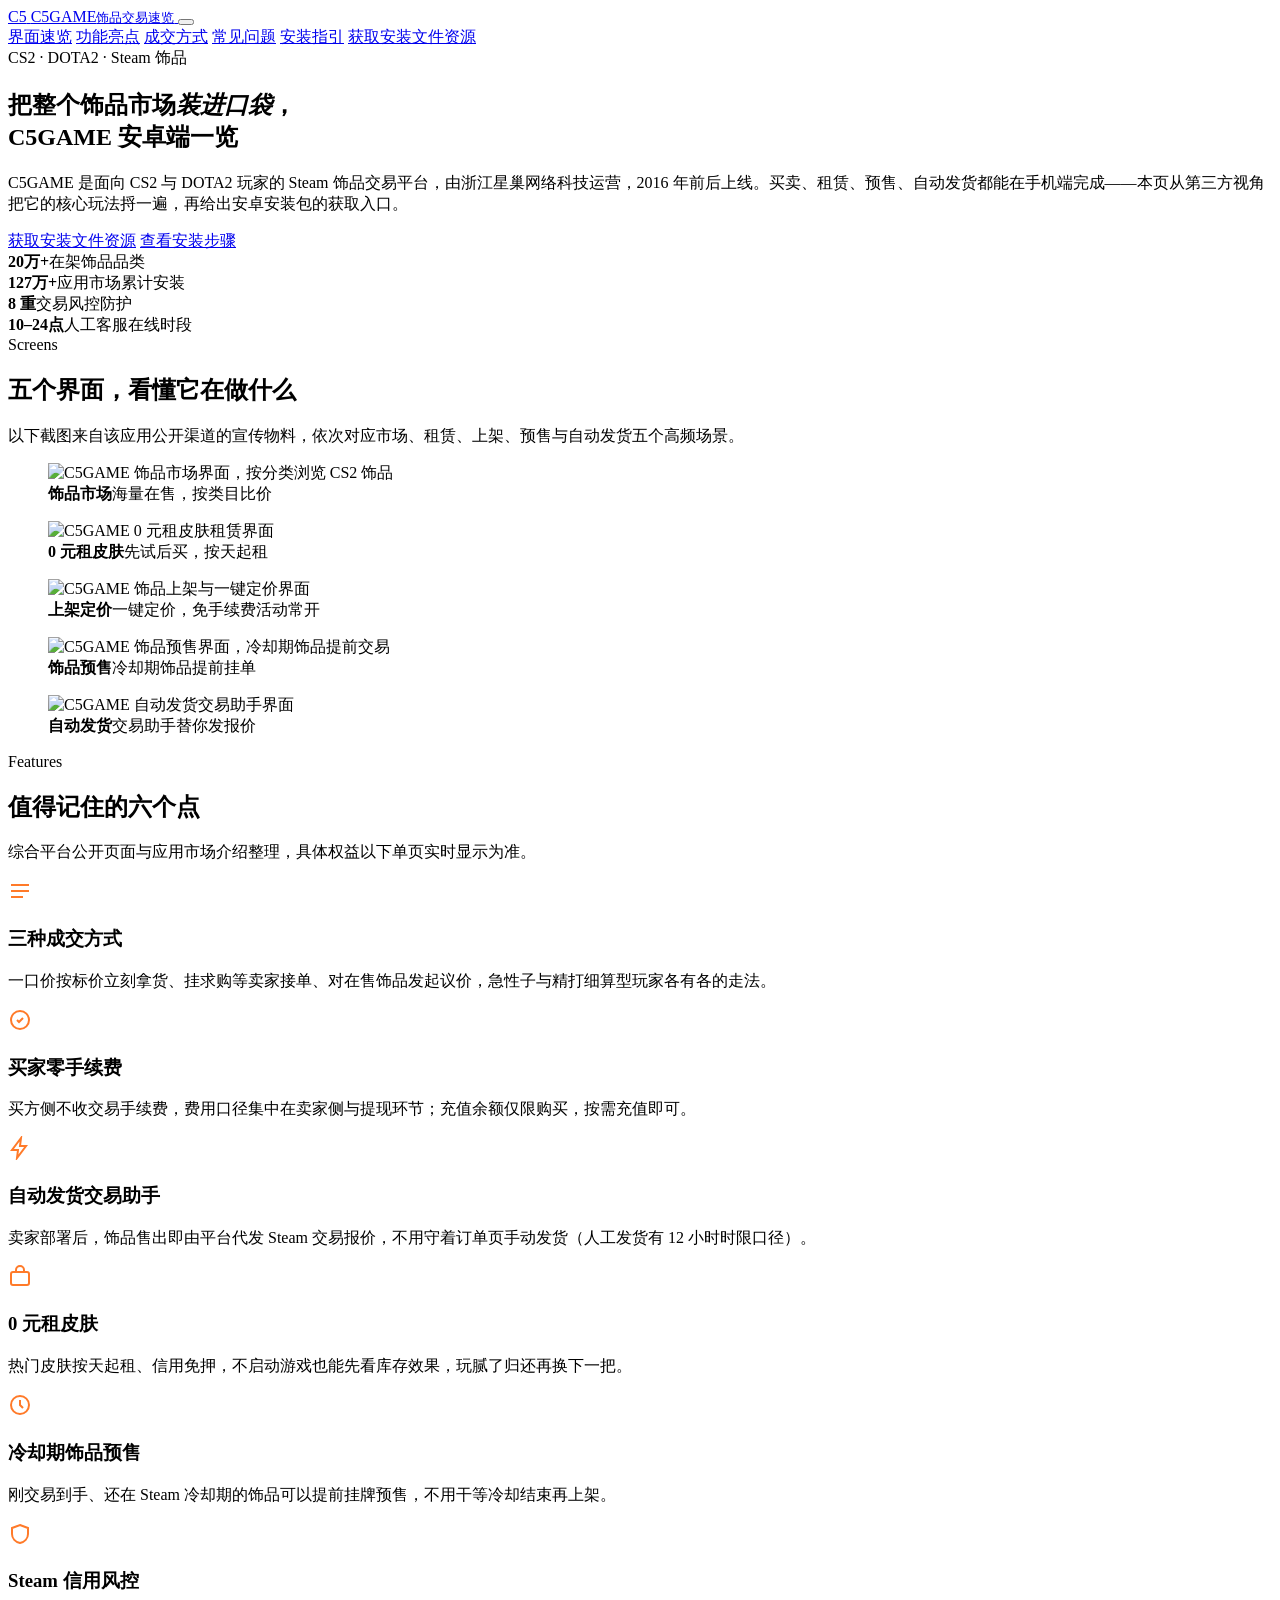
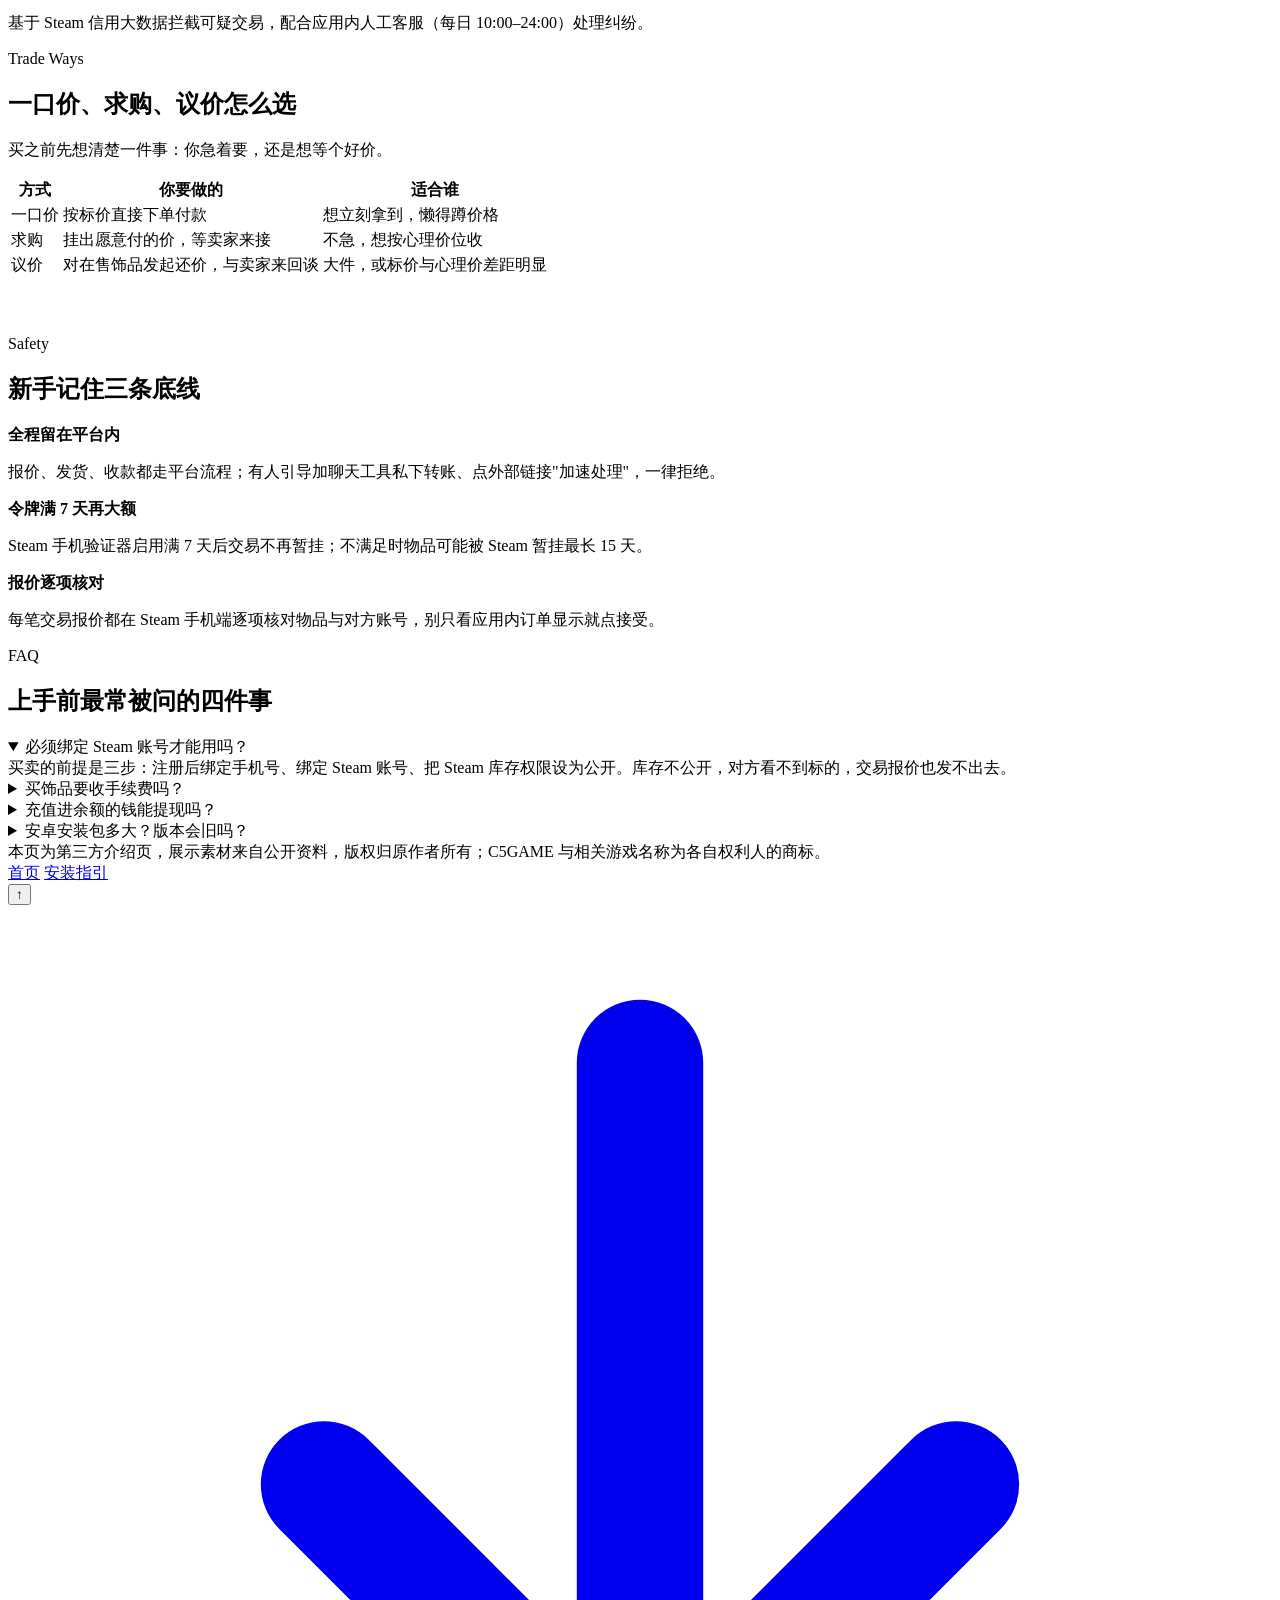
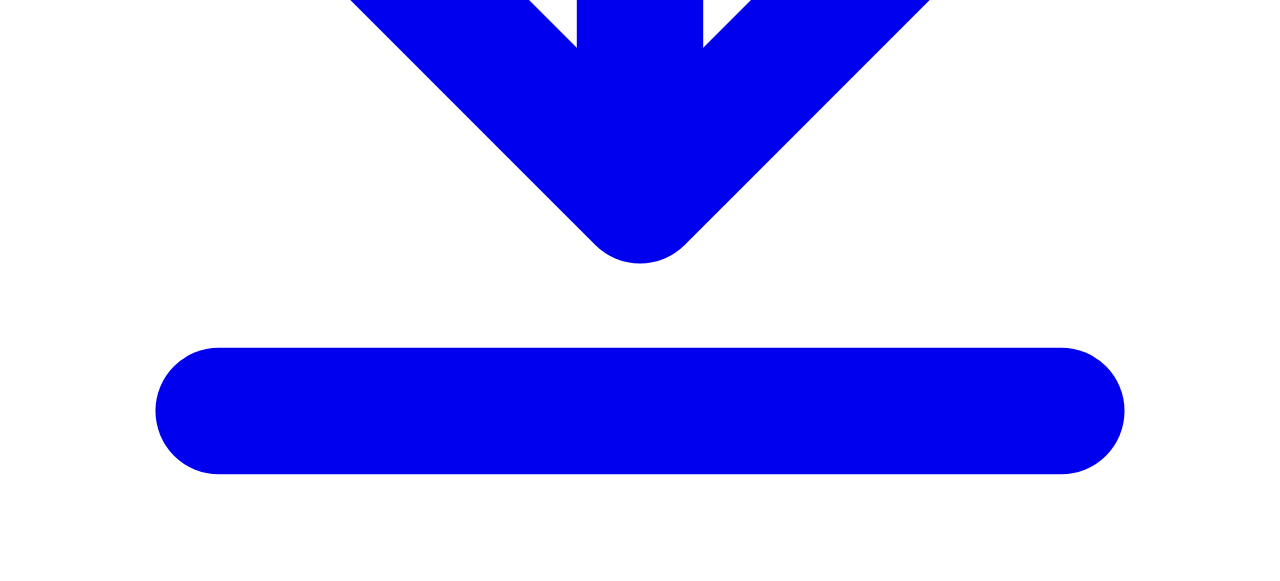
==== index.html @ 3246d56c "update" ====
<!DOCTYPE html>
<html lang="zh-CN">
<head>
<meta charset="UTF-8">
<meta name="viewport" content="width=device-width, initial-scale=1.0">
<title>C5GAME 安卓端速览：CS2 / DOTA2 饰品市场、0 元租与自动发货</title>
<meta name="description" content="从第三方视角看 C5GAME：一口价、求购、议价三种成交方式，0 元租、饰品预售、自动发货交易助手怎么用，以及安卓安装包的获取入口与新手安全要点。">
<meta name="keywords" content="c5game,CS2饰品交易,DOTA2皮肤,0元租,自动发货">
<link rel="icon" href="data:image/svg+xml,%3Csvg xmlns='http://www.w3.org/2000/svg' viewBox='0 0 64 64'%3E%3Crect width='64' height='64' rx='14' fill='%23ff7a29'/%3E%3Ctext x='32' y='43' font-family='Arial,sans-serif' font-size='28' font-weight='700' fill='%2314181f' text-anchor='middle'%3EC5%3C/text%3E%3C/svg%3E">
<link rel="preconnect" href="https://fonts.googleapis.com">
<link rel="preconnect" href="https://fonts.gstatic.com" crossorigin>
<link href="https://fonts.googleapis.com/css2?family=Rajdhani:wght@500;600;700&display=swap" rel="stylesheet">
<link rel="stylesheet" href="assets/css/style.css">
</head>
<body>

<header class="topbar">
  <div class="wrap topbar-in">
    <a class="brand" href="index.html">
      <span class="brand-mark">C5</span>
      <span>C5GAME<small>饰品交易速览</small></span>
    </a>
    <button class="nav-toggle" id="navToggle" aria-label="展开导航" aria-expanded="false"><span></span></button>
    <nav class="nav" id="siteNav">
      <a href="#shots">界面速览</a>
      <a href="#features">功能亮点</a>
      <a href="#ways">成交方式</a>
      <a href="#faq">常见问题</a>
      <a href="download.html">安装指引</a>
      <a class="nav-cta" data-link="download" href="#">获取安装文件资源</a>
    </nav>
  </div>
</header>

<main>

<!-- 英雄区 -->
<section class="hero">
  <div class="wrap">
    <span class="hero-kicker">CS2 · DOTA2 · Steam 饰品</span>
    <h1>把整个饰品市场<em>装进口袋</em>，<br>C5GAME 安卓端一览</h1>
    <p class="lead">C5GAME 是面向 CS2 与 DOTA2 玩家的 Steam 饰品交易平台，由浙江星巢网络科技运营，2016 年前后上线。买卖、租赁、预售、自动发货都能在手机端完成——本页从第三方视角把它的核心玩法捋一遍，再给出安卓安装包的获取入口。</p>
    <div class="hero-cta">
      <a class="btn btn-primary" data-link="download" href="#">获取安装文件资源</a>
      <a class="btn btn-ghost" href="download.html">查看安装步骤</a>
    </div>
    <div class="hero-stats">
      <div class="stat"><b>20万+</b><span>在架饰品品类</span></div>
      <div class="stat"><b>127万+</b><span>应用市场累计安装</span></div>
      <div class="stat"><b>8 重</b><span>交易风控防护</span></div>
      <div class="stat"><b>10–24点</b><span>人工客服在线时段</span></div>
    </div>
  </div>
</section>

<!-- 界面速览 -->
<section class="section section-alt" id="shots">
  <div class="wrap">
    <div class="sec-head reveal">
      <div class="sec-kicker">Screens</div>
      <h2>五个界面，看懂它在做什么</h2>
      <p>以下截图来自该应用公开渠道的宣传物料，依次对应市场、租赁、上架、预售与自动发货五个高频场景。</p>
    </div>
    <div class="shots">
      <figure class="shot reveal">
        <div class="shot-frame"><img src="assets/img/shot-market.jpg" alt="C5GAME 饰品市场界面，按分类浏览 CS2 饰品" loading="lazy" width="480" height="853"></div>
        <figcaption><b>饰品市场</b>海量在售，按类目比价</figcaption>
      </figure>
      <figure class="shot reveal">
        <div class="shot-frame"><img src="assets/img/shot-rent.jpg" alt="C5GAME 0 元租皮肤租赁界面" loading="lazy" width="480" height="853"></div>
        <figcaption><b>0 元租皮肤</b>先试后买，按天起租</figcaption>
      </figure>
      <figure class="shot reveal">
        <div class="shot-frame"><img src="assets/img/shot-listing.jpg" alt="C5GAME 饰品上架与一键定价界面" loading="lazy" width="480" height="853"></div>
        <figcaption><b>上架定价</b>一键定价，免手续费活动常开</figcaption>
      </figure>
      <figure class="shot reveal">
        <div class="shot-frame"><img src="assets/img/shot-presale.jpg" alt="C5GAME 饰品预售界面，冷却期饰品提前交易" loading="lazy" width="480" height="853"></div>
        <figcaption><b>饰品预售</b>冷却期饰品提前挂单</figcaption>
      </figure>
      <figure class="shot reveal">
        <div class="shot-frame"><img src="assets/img/shot-autodeliver.jpg" alt="C5GAME 自动发货交易助手界面" loading="lazy" width="480" height="853"></div>
        <figcaption><b>自动发货</b>交易助手替你发报价</figcaption>
      </figure>
    </div>
  </div>
</section>

<!-- 功能亮点 -->
<section class="section" id="features">
  <div class="wrap">
    <div class="sec-head reveal">
      <div class="sec-kicker">Features</div>
      <h2>值得记住的六个点</h2>
      <p>综合平台公开页面与应用市场介绍整理，具体权益以下单页实时显示为准。</p>
    </div>
    <div class="grid-3">
      <div class="card reveal">
        <div class="card-ico"><svg width="24" height="24" viewBox="0 0 24 24" fill="none" stroke="#ff7a29" stroke-width="2"><path d="M3 6h18M3 12h18M3 18h12"/></svg></div>
        <h3>三种成交方式</h3>
        <p>一口价按标价立刻拿货、挂求购等卖家接单、对在售饰品发起议价，急性子与精打细算型玩家各有各的走法。</p>
      </div>
      <div class="card reveal">
        <div class="card-ico"><svg width="24" height="24" viewBox="0 0 24 24" fill="none" stroke="#ff7a29" stroke-width="2"><circle cx="12" cy="12" r="9"/><path d="M9 12l2 2 4-4"/></svg></div>
        <h3>买家零手续费</h3>
        <p>买方侧不收交易手续费，费用口径集中在卖家侧与提现环节；充值余额仅限购买，按需充值即可。</p>
      </div>
      <div class="card reveal">
        <div class="card-ico"><svg width="24" height="24" viewBox="0 0 24 24" fill="none" stroke="#ff7a29" stroke-width="2"><path d="M13 2L4 14h6l-1 8 9-12h-6l1-8z"/></svg></div>
        <h3>自动发货交易助手</h3>
        <p>卖家部署后，饰品售出即由平台代发 Steam 交易报价，不用守着订单页手动发货（人工发货有 12 小时时限口径）。</p>
      </div>
      <div class="card reveal">
        <div class="card-ico"><svg width="24" height="24" viewBox="0 0 24 24" fill="none" stroke="#ff7a29" stroke-width="2"><rect x="3" y="7" width="18" height="13" rx="2"/><path d="M8 7V5a4 4 0 018 0v2"/></svg></div>
        <h3>0 元租皮肤</h3>
        <p>热门皮肤按天起租、信用免押，不启动游戏也能先看库存效果，玩腻了归还再换下一把。</p>
      </div>
      <div class="card reveal">
        <div class="card-ico"><svg width="24" height="24" viewBox="0 0 24 24" fill="none" stroke="#ff7a29" stroke-width="2"><circle cx="12" cy="12" r="9"/><path d="M12 7v5l3 3"/></svg></div>
        <h3>冷却期饰品预售</h3>
        <p>刚交易到手、还在 Steam 冷却期的饰品可以提前挂牌预售，不用干等冷却结束再上架。</p>
      </div>
      <div class="card reveal">
        <div class="card-ico"><svg width="24" height="24" viewBox="0 0 24 24" fill="none" stroke="#ff7a29" stroke-width="2"><path d="M12 3l8 3v6c0 4.5-3.4 7.9-8 9-4.6-1.1-8-4.5-8-9V6l8-3z"/></svg></div>
        <h3>Steam 信用风控</h3>
        <p>基于 Steam 信用大数据拦截可疑交易，配合应用内人工客服（每日 10:00–24:00）处理纠纷。</p>
      </div>
    </div>
  </div>
</section>

<!-- 成交方式 -->
<section class="section section-alt" id="ways">
  <div class="wrap">
    <div class="sec-head reveal">
      <div class="sec-kicker">Trade Ways</div>
      <h2>一口价、求购、议价怎么选</h2>
      <p>买之前先想清楚一件事：你急着要，还是想等个好价。</p>
    </div>
    <div class="ways reveal">
      <table>
        <thead>
          <tr><th>方式</th><th>你要做的</th><th>适合谁</th></tr>
        </thead>
        <tbody>
          <tr><td>一口价</td><td>按标价直接下单付款</td><td>想立刻拿到，懒得蹲价格</td></tr>
          <tr><td>求购</td><td>挂出愿意付的价，等卖家来接</td><td>不急，想按心理价位收</td></tr>
          <tr><td>议价</td><td>对在售饰品发起还价，与卖家来回谈</td><td>大件，或标价与心理价差距明显</td></tr>
        </tbody>
      </table>
    </div>
    <div class="sec-head reveal" style="margin-top:56px;">
      <div class="sec-kicker">Safety</div>
      <h2>新手记住三条底线</h2>
    </div>
    <div class="safety">
      <div class="safety-item reveal"><b>全程留在平台内</b><p>报价、发货、收款都走平台流程；有人引导加聊天工具私下转账、点外部链接"加速处理"，一律拒绝。</p></div>
      <div class="safety-item reveal"><b>令牌满 7 天再大额</b><p>Steam 手机验证器启用满 7 天后交易不再暂挂；不满足时物品可能被 Steam 暂挂最长 15 天。</p></div>
      <div class="safety-item reveal"><b>报价逐项核对</b><p>每笔交易报价都在 Steam 手机端逐项核对物品与对方账号，别只看应用内订单显示就点接受。</p></div>
    </div>
  </div>
</section>

<!-- FAQ -->
<section class="section" id="faq">
  <div class="wrap">
    <div class="sec-head reveal">
      <div class="sec-kicker">FAQ</div>
      <h2>上手前最常被问的四件事</h2>
    </div>
    <div class="faq">
      <details class="faq-item" open>
        <summary>必须绑定 Steam 账号才能用吗？</summary>
        <div class="faq-body">买卖的前提是三步：注册后绑定手机号、绑定 Steam 账号、把 Steam 库存权限设为公开。库存不公开，对方看不到标的，交易报价也发不出去。</div>
      </details>
      <details class="faq-item">
        <summary>买饰品要收手续费吗？</summary>
        <div class="faq-body">买方侧零手续费，各来源口径一致；费用主要落在卖家侧交易手续费与提现环节，费率随活动调整过，以下单页与提现页的实时显示为准。</div>
      </details>
      <details class="faq-item">
        <summary>充值进余额的钱能提现吗？</summary>
        <div class="faq-body">不能。充值金额只能用于购买，可申请原路退款；能提现的只有出售饰品的所得，且收款账户实名信息需与账号实名一致。</div>
      </details>
      <details class="faq-item">
        <summary>安卓安装包多大？版本会旧吗？</summary>
        <div class="faq-body">本页配套资源为 4.13.0 版、约 102 MB。平台更新频繁，旧版登录后一般会提示升级，按提示在应用内更新即可。</div>
      </details>
    </div>
  </div>
</section>

</main>

<footer>
  <div class="wrap foot-in">
    <div>本页为第三方介绍页，展示素材来自公开资料，版权归原作者所有；C5GAME 与相关游戏名称为各自权利人的商标。</div>
    <div class="foot-links">
      <a href="index.html">首页</a>
      <a href="download.html">安装指引</a>
    </div>
  </div>
</footer>

<div class="float-btns">
  <button class="fbtn" id="backTop" aria-label="返回顶部">↑</button>
  <a class="fbtn fbtn-dl" data-link="download" href="#" aria-label="获取安装文件资源" title="获取安装文件资源">
    <svg viewBox="0 0 24 24" fill="none" stroke="currentColor" stroke-width="2.4" stroke-linecap="round" stroke-linejoin="round"><path d="M12 3v12"/><path d="M6 11l6 6 6-6"/><path d="M4 21h16"/></svg>
  </a>
</div>

<script src="assets/js/links.js"></script>
<script src="assets/js/main.js"></script>
</body>
</html>
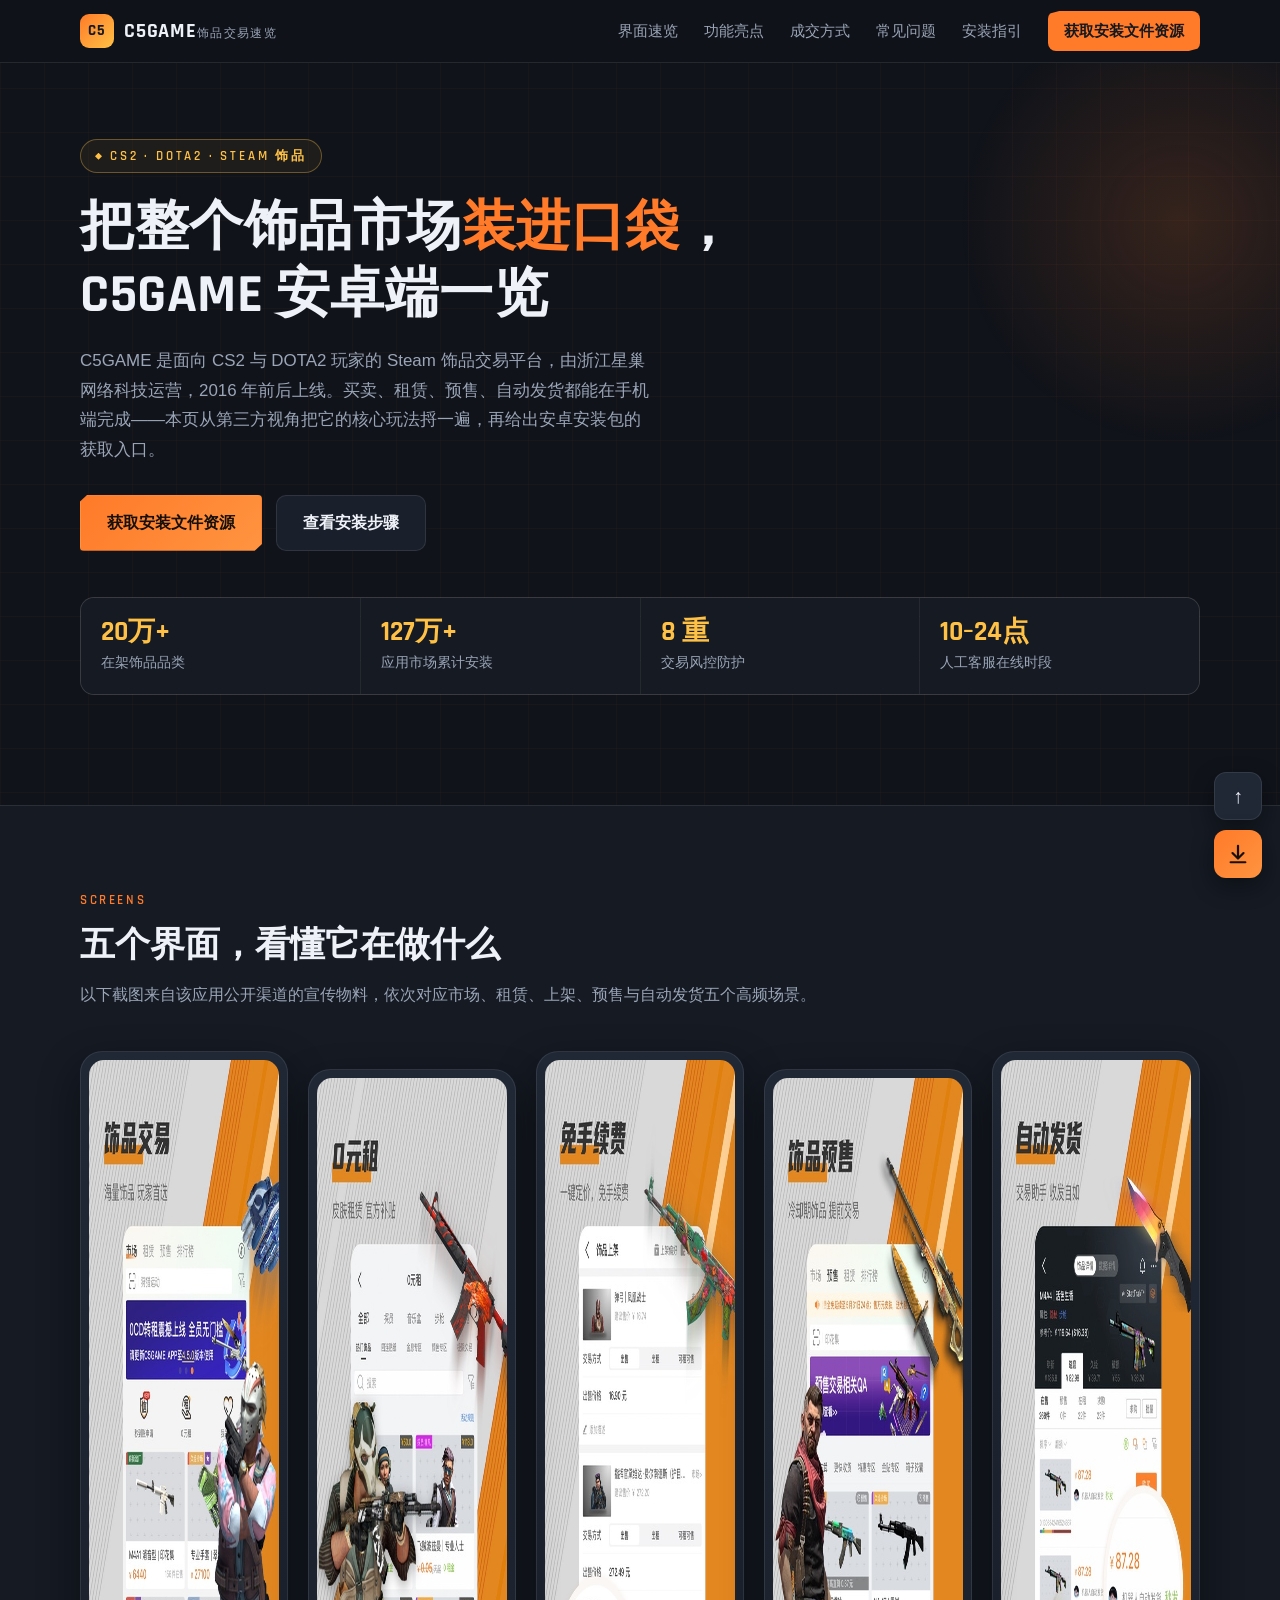
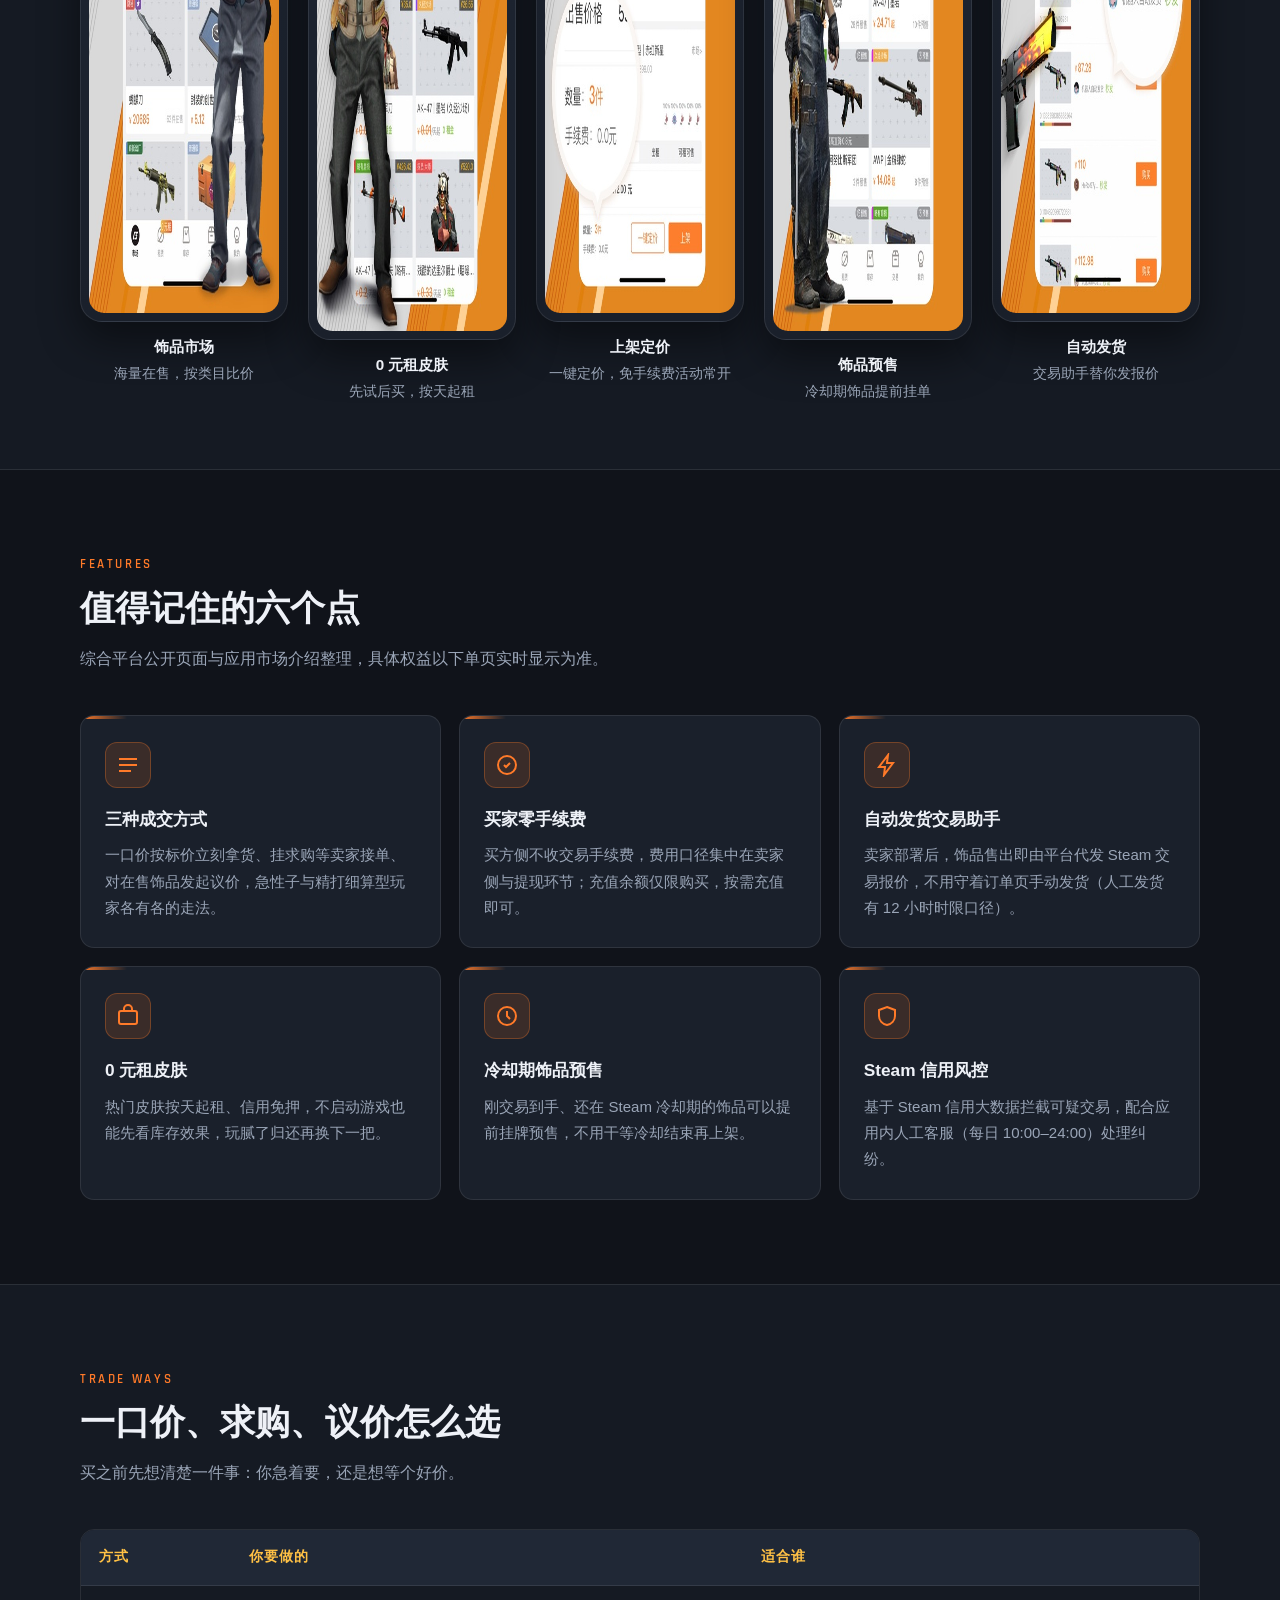
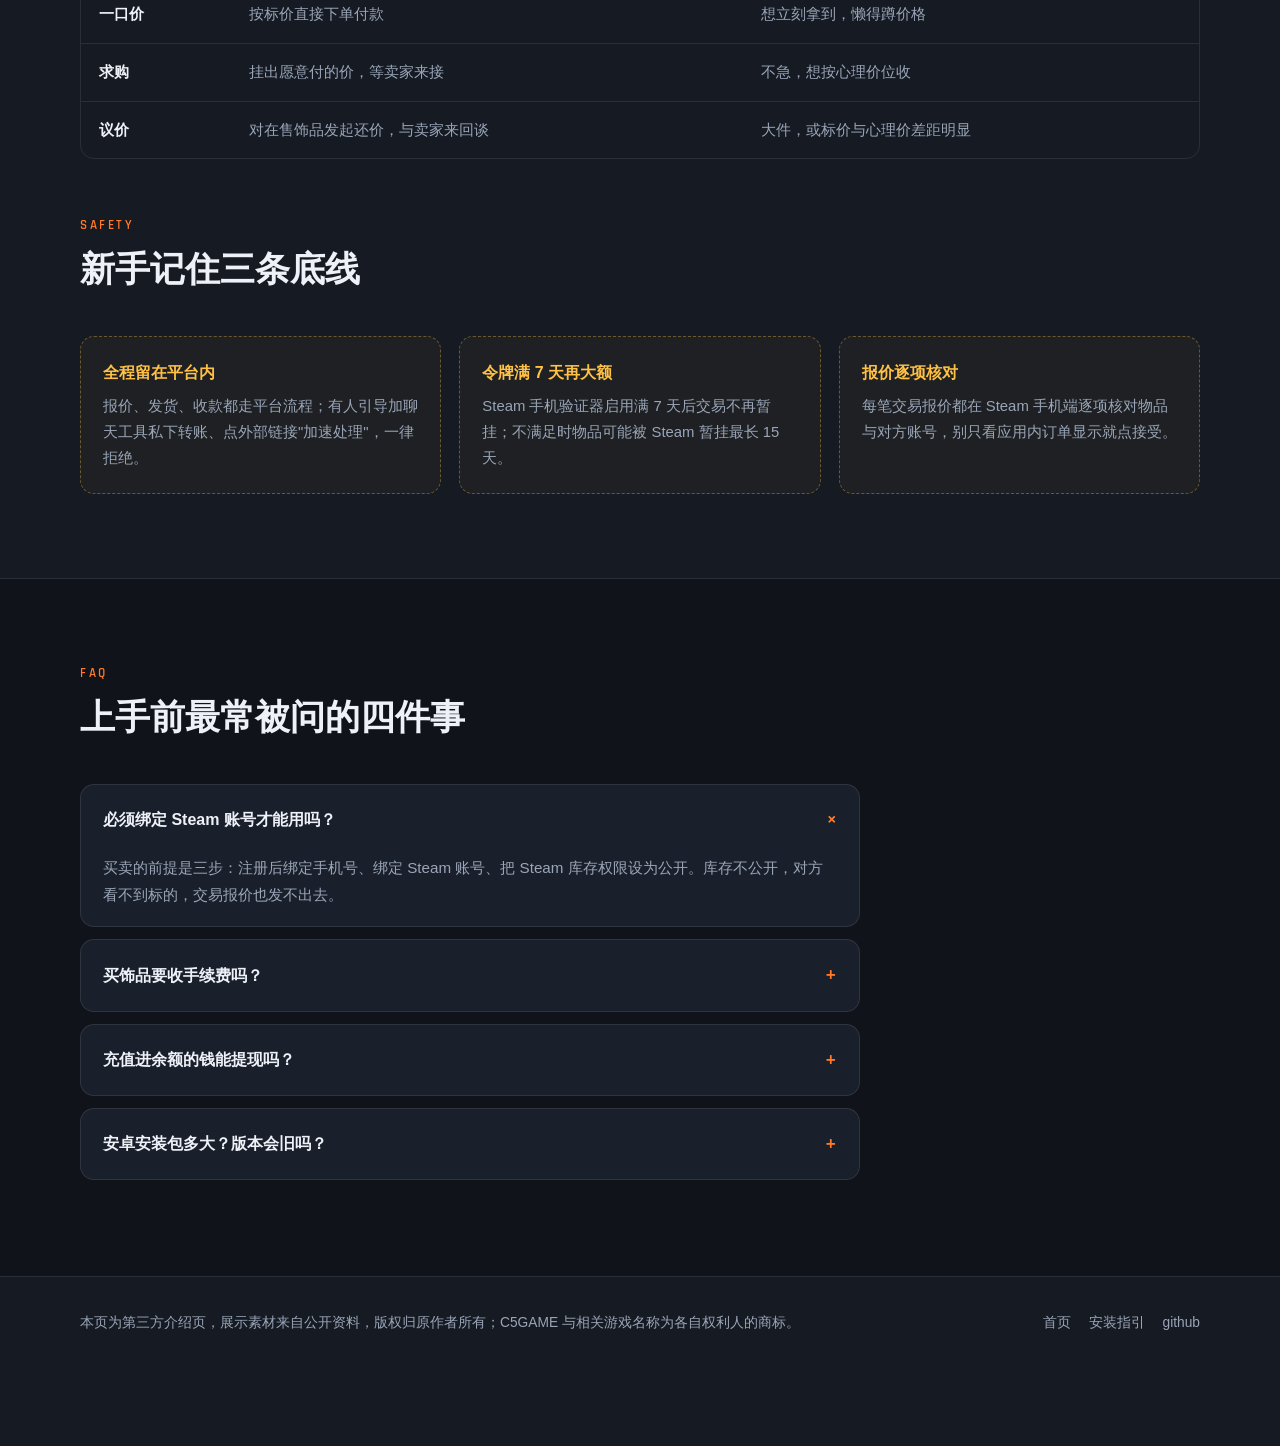
==== commit 8af39292: "update" ====
--- a/index.html
+++ b/index.html
@@ -197,6 +197,7 @@
     <div class="foot-links">
       <a href="index.html">首页</a>
       <a href="download.html">安装指引</a>
+      <a href="https://github.com/alipymanbu/c5game.gltd.quest" target="_blank" rel="noopener">github</a>
     </div>
   </div>
 </footer>
--- a/assets/css/style.css
+++ b/assets/css/style.css
@@ -0,0 +1,535 @@
+/* =========================================================
+   C5GAME 速览站 · 深色电竞集市风（石墨底 × 信号橙）
+   ========================================================= */
+:root {
+  --bg: #10131a;
+  --bg-soft: #151a23;
+  --panel: #1a202b;
+  --panel-2: #202836;
+  --line: rgba(255, 255, 255, 0.09);
+  --accent: #ff7a29;
+  --accent-2: #ffc145;
+  --accent-dim: rgba(255, 122, 41, 0.14);
+  --text: #eef1f7;
+  --muted: #9aa5b7;
+  --radius: 14px;
+  --font-display: "Rajdhani", "PingFang SC", "Microsoft YaHei", "Noto Sans SC", sans-serif;
+  --font-body: "PingFang SC", "Microsoft YaHei", "Noto Sans SC", "Helvetica Neue", Arial, sans-serif;
+}
+
+* { margin: 0; padding: 0; box-sizing: border-box; }
+
+html { scroll-behavior: smooth; }
+@media (prefers-reduced-motion: reduce) {
+  html { scroll-behavior: auto; }
+  .reveal { transition: none !important; opacity: 1 !important; transform: none !important; }
+}
+
+body {
+  background: var(--bg);
+  color: var(--text);
+  font-family: var(--font-body);
+  line-height: 1.75;
+  overflow-x: hidden;
+}
+
+/* 全局战术网格底纹 */
+body::before {
+  content: "";
+  position: fixed;
+  inset: 0;
+  background:
+    linear-gradient(rgba(255, 122, 41, 0.035) 1px, transparent 1px),
+    linear-gradient(90deg, rgba(255, 122, 41, 0.035) 1px, transparent 1px);
+  background-size: 44px 44px;
+  pointer-events: none;
+  z-index: 0;
+}
+
+main { position: relative; z-index: 1; }
+
+img { max-width: 100%; display: block; }
+a { color: var(--accent-2); text-decoration: none; }
+
+.wrap { width: min(1120px, 92%); margin: 0 auto; }
+
+/* ---------- 顶栏 ---------- */
+.topbar {
+  position: sticky;
+  top: 0;
+  z-index: 50;
+  background: rgba(16, 19, 26, 0.88);
+  backdrop-filter: blur(10px);
+  border-bottom: 1px solid var(--line);
+}
+.topbar-in {
+  display: flex;
+  align-items: center;
+  justify-content: space-between;
+  height: 62px;
+}
+.brand {
+  display: flex;
+  align-items: center;
+  gap: 10px;
+  font-family: var(--font-display);
+  font-weight: 700;
+  font-size: 1.25rem;
+  letter-spacing: 0.04em;
+  color: var(--text);
+}
+.brand-mark {
+  width: 34px;
+  height: 34px;
+  border-radius: 9px;
+  background: linear-gradient(135deg, var(--accent), var(--accent-2));
+  color: #14181f;
+  display: grid;
+  place-items: center;
+  font-size: 0.95rem;
+  font-weight: 700;
+  clip-path: polygon(12% 0, 100% 0, 100% 88%, 88% 100%, 0 100%, 0 12%);
+}
+.brand small { color: var(--muted); font-size: 0.72rem; font-weight: 500; letter-spacing: 0.12em; }
+
+.nav { display: flex; align-items: center; gap: 26px; }
+.nav a { color: var(--muted); font-size: 0.95rem; transition: color 0.2s; }
+.nav a:hover { color: var(--accent-2); }
+.nav a.nav-cta {
+  color: #14181f;
+  background: var(--accent);
+  padding: 7px 16px;
+  border-radius: 8px;
+  font-weight: 600;
+  clip-path: polygon(8% 0, 100% 0, 100% 92%, 92% 100%, 0 100%, 0 8%);
+}
+
+.nav-toggle {
+  display: none;
+  width: 42px;
+  height: 42px;
+  border: 1px solid var(--line);
+  border-radius: 10px;
+  background: var(--panel);
+  cursor: pointer;
+  position: relative;
+}
+.nav-toggle span,
+.nav-toggle span::before,
+.nav-toggle span::after {
+  content: "";
+  position: absolute;
+  left: 10px;
+  right: 10px;
+  height: 2px;
+  background: var(--text);
+  border-radius: 2px;
+  transition: transform 0.25s, opacity 0.25s, top 0.25s;
+}
+.nav-toggle span { top: 20px; }
+.nav-toggle span::before { top: -7px; left: 0; right: 0; }
+.nav-toggle span::after { top: 7px; left: 0; right: 0; }
+.nav-toggle.open span { background: transparent; }
+.nav-toggle.open span::before { transform: translateY(7px) rotate(45deg); }
+.nav-toggle.open span::after { transform: translateY(-7px) rotate(-45deg); }
+
+/* ---------- 英雄区 ---------- */
+.hero { padding: 76px 0 110px; position: relative; overflow: hidden; }
+.hero::after {
+  content: "";
+  position: absolute;
+  right: -140px;
+  top: -80px;
+  width: 480px;
+  height: 480px;
+  background: radial-gradient(circle, rgba(255, 122, 41, 0.16), transparent 65%);
+  pointer-events: none;
+}
+.hero-kicker {
+  display: inline-flex;
+  align-items: center;
+  gap: 8px;
+  font-family: var(--font-display);
+  font-weight: 600;
+  letter-spacing: 0.22em;
+  font-size: 0.8rem;
+  color: var(--accent-2);
+  text-transform: uppercase;
+  border: 1px solid rgba(255, 193, 69, 0.35);
+  padding: 5px 14px;
+  border-radius: 999px;
+  margin-bottom: 22px;
+  background: rgba(255, 193, 69, 0.06);
+}
+.hero-kicker::before {
+  content: "";
+  width: 7px; height: 7px;
+  background: var(--accent-2);
+  clip-path: polygon(50% 0, 100% 50%, 50% 100%, 0 50%);
+}
+.hero h1 {
+  font-family: var(--font-display);
+  font-size: clamp(2rem, 4.6vw, 3.4rem);
+  font-weight: 700;
+  line-height: 1.22;
+  letter-spacing: 0.01em;
+  max-width: 21em;
+}
+.hero h1 em {
+  font-style: normal;
+  color: var(--accent);
+  position: relative;
+}
+.hero p.lead {
+  margin-top: 18px;
+  max-width: 34em;
+  color: var(--muted);
+  font-size: 1.06rem;
+}
+.hero-cta { margin-top: 30px; display: flex; flex-wrap: wrap; gap: 14px; }
+
+.btn {
+  display: inline-flex;
+  align-items: center;
+  gap: 9px;
+  font-weight: 600;
+  font-size: 1rem;
+  padding: 13px 26px;
+  border-radius: 10px;
+  cursor: pointer;
+  border: 1px solid transparent;
+  transition: transform 0.15s, box-shadow 0.15s, background 0.15s;
+}
+.btn:active { transform: translateY(1px); }
+.btn-primary {
+  background: linear-gradient(135deg, var(--accent), #ff9440);
+  color: #161009;
+  box-shadow: 0 8px 26px rgba(255, 122, 41, 0.32);
+  clip-path: polygon(4% 0, 100% 0, 100% 88%, 96% 100%, 0 100%, 0 12%);
+  border-radius: 4px;
+}
+.btn-primary:hover { box-shadow: 0 10px 32px rgba(255, 122, 41, 0.45); }
+.btn-ghost {
+  border-color: var(--line);
+  color: var(--text);
+  background: var(--panel);
+}
+.btn-ghost:hover { border-color: rgba(255, 193, 69, 0.4); color: var(--accent-2); }
+.btn-lg { font-size: 1.12rem; padding: 16px 34px; }
+
+.hero-stats {
+  margin-top: 46px;
+  display: grid;
+  grid-template-columns: repeat(4, 1fr);
+  gap: 1px;
+  background: var(--line);
+  border: 1px solid var(--line);
+  border-radius: var(--radius);
+  overflow: hidden;
+}
+.stat {
+  background: var(--bg-soft);
+  padding: 18px 20px;
+}
+.stat b {
+  display: block;
+  font-family: var(--font-display);
+  font-size: 1.7rem;
+  font-weight: 700;
+  color: var(--accent-2);
+  line-height: 1.2;
+}
+.stat span { font-size: 0.85rem; color: var(--muted); }
+
+/* ---------- 分节 ---------- */
+.section { padding: 84px 0; }
+.section-alt { background: var(--bg-soft); border-top: 1px solid var(--line); border-bottom: 1px solid var(--line); }
+.sec-head { margin-bottom: 42px; max-width: 46em; }
+.sec-kicker {
+  font-family: var(--font-display);
+  font-weight: 600;
+  letter-spacing: 0.2em;
+  text-transform: uppercase;
+  color: var(--accent);
+  font-size: 0.82rem;
+  margin-bottom: 10px;
+}
+.sec-head h2 {
+  font-family: var(--font-display);
+  font-size: clamp(1.5rem, 3vw, 2.2rem);
+  font-weight: 700;
+  line-height: 1.3;
+}
+.sec-head p { margin-top: 12px; color: var(--muted); }
+
+/* 渐显 */
+.reveal { opacity: 0; transform: translateY(22px); transition: opacity 0.6s ease, transform 0.6s ease; }
+.reveal.in { opacity: 1; transform: none; }
+
+/* ---------- 截图墙 ---------- */
+.shots {
+  display: grid;
+  grid-template-columns: repeat(5, 1fr);
+  gap: 20px;
+  align-items: end;
+}
+.shot { text-align: center; }
+.shot:nth-child(even) { transform: translateY(18px); }
+.shot-frame {
+  border-radius: 22px;
+  border: 1px solid var(--line);
+  background: linear-gradient(180deg, var(--panel-2), var(--panel));
+  padding: 8px;
+  box-shadow: 0 18px 40px rgba(0, 0, 0, 0.45);
+  overflow: hidden;
+}
+.shot-frame img { border-radius: 15px; width: 100%; }
+.shot figcaption { margin-top: 12px; font-size: 0.88rem; color: var(--muted); }
+.shot figcaption b { color: var(--text); font-weight: 600; display: block; font-size: 0.95rem; }
+
+/* ---------- 功能卡片 ---------- */
+.grid-3 { display: grid; grid-template-columns: repeat(3, 1fr); gap: 18px; }
+.card {
+  background: var(--panel);
+  border: 1px solid var(--line);
+  border-radius: var(--radius);
+  padding: 26px 24px;
+  position: relative;
+  overflow: hidden;
+  transition: border-color 0.2s, transform 0.2s;
+}
+.card:hover { border-color: rgba(255, 122, 41, 0.45); transform: translateY(-3px); }
+.card::before {
+  content: "";
+  position: absolute;
+  top: 0; left: 0;
+  width: 46px; height: 3px;
+  background: linear-gradient(90deg, var(--accent), transparent);
+}
+.card-ico {
+  width: 46px; height: 46px;
+  display: grid; place-items: center;
+  border-radius: 12px;
+  background: var(--accent-dim);
+  border: 1px solid rgba(255, 122, 41, 0.3);
+  margin-bottom: 16px;
+}
+.card h3 { font-size: 1.08rem; font-weight: 700; margin-bottom: 8px; }
+.card p { color: var(--muted); font-size: 0.94rem; }
+
+/* ---------- 成交方式表 ---------- */
+.ways {
+  border: 1px solid var(--line);
+  border-radius: var(--radius);
+  overflow: hidden;
+}
+.ways table { width: 100%; border-collapse: collapse; font-size: 0.95rem; }
+.ways th, .ways td { padding: 15px 18px; text-align: left; border-bottom: 1px solid var(--line); vertical-align: top; }
+.ways thead th {
+  background: var(--panel-2);
+  font-family: var(--font-display);
+  letter-spacing: 0.06em;
+  font-size: 0.9rem;
+  color: var(--accent-2);
+}
+.ways tbody tr:last-child td { border-bottom: none; }
+.ways tbody tr:hover td { background: rgba(255, 122, 41, 0.04); }
+.ways td:first-child { font-weight: 700; color: var(--text); white-space: nowrap; }
+.ways td { color: var(--muted); }
+
+/* ---------- 安全清单 ---------- */
+.safety { display: grid; grid-template-columns: repeat(3, 1fr); gap: 18px; }
+.safety-item {
+  border: 1px dashed rgba(255, 193, 69, 0.35);
+  border-radius: var(--radius);
+  padding: 22px;
+  background: rgba(255, 193, 69, 0.04);
+}
+.safety-item b { display: block; margin-bottom: 6px; color: var(--accent-2); }
+.safety-item p { color: var(--muted); font-size: 0.93rem; }
+
+/* ---------- FAQ ---------- */
+.faq { max-width: 780px; }
+.faq-item {
+  border: 1px solid var(--line);
+  border-radius: var(--radius);
+  background: var(--panel);
+  margin-bottom: 12px;
+  overflow: hidden;
+}
+.faq-item summary {
+  cursor: pointer;
+  list-style: none;
+  padding: 17px 22px;
+  font-weight: 600;
+  display: flex;
+  justify-content: space-between;
+  align-items: center;
+  gap: 12px;
+}
+.faq-item summary::-webkit-details-marker { display: none; }
+.faq-item summary::after {
+  content: "+";
+  font-family: var(--font-display);
+  font-size: 1.3rem;
+  color: var(--accent);
+  transition: transform 0.2s;
+  flex: none;
+}
+.faq-item[open] summary::after { transform: rotate(45deg); }
+.faq-item .faq-body { padding: 0 22px 18px; color: var(--muted); font-size: 0.95rem; }
+
+/* ---------- 下载页步骤 ---------- */
+.dl-hero { padding: 78px 0 64px; text-align: center; position: relative; overflow: hidden; }
+.dl-hero::before {
+  content: "";
+  position: absolute;
+  left: 50%;
+  top: -180px;
+  transform: translateX(-50%);
+  width: 640px; height: 420px;
+  background: radial-gradient(ellipse, rgba(255, 122, 41, 0.14), transparent 68%);
+  pointer-events: none;
+}
+.dl-hero h1 {
+  font-family: var(--font-display);
+  font-size: clamp(1.9rem, 4vw, 2.9rem);
+  font-weight: 700;
+  line-height: 1.25;
+}
+.dl-hero .lead { margin: 16px auto 0; color: var(--muted); max-width: 36em; }
+.dl-hero .hero-cta { justify-content: center; }
+.dl-note {
+  margin-top: 18px;
+  font-size: 0.9rem;
+  color: var(--muted);
+}
+.dl-note b { color: var(--accent-2); font-weight: 600; }
+
+.steps {
+  counter-reset: step;
+  max-width: 820px;
+  margin: 0 auto;
+  display: grid;
+  gap: 16px;
+}
+.step {
+  display: flex;
+  gap: 20px;
+  background: var(--panel);
+  border: 1px solid var(--line);
+  border-radius: var(--radius);
+  padding: 22px 24px;
+  counter-increment: step;
+}
+.step::before {
+  content: "0" counter(step);
+  font-family: var(--font-display);
+  font-weight: 700;
+  font-size: 1.5rem;
+  color: var(--accent);
+  line-height: 1;
+  flex: none;
+  padding-top: 3px;
+}
+.step b { display: block; margin-bottom: 5px; font-size: 1.03rem; }
+.step p { color: var(--muted); font-size: 0.94rem; }
+
+/* ---------- 页脚 ---------- */
+footer {
+  border-top: 1px solid var(--line);
+  background: var(--bg-soft);
+  padding: 34px 0 110px;
+  position: relative;
+  z-index: 1;
+}
+.foot-in { display: flex; flex-wrap: wrap; justify-content: space-between; gap: 14px; color: var(--muted); font-size: 0.86rem; }
+.foot-links { display: flex; gap: 18px; }
+.foot-links a { color: var(--muted); }
+.foot-links a:hover { color: var(--accent-2); }
+
+/* ---------- 浮动按钮 ---------- */
+.float-btns {
+  position: fixed;
+  right: 18px;
+  bottom: 22px;
+  display: flex;
+  flex-direction: column;
+  gap: 10px;
+  z-index: 60;
+}
+.fbtn {
+  width: 48px;
+  height: 48px;
+  border-radius: 12px;
+  display: grid;
+  place-items: center;
+  font-size: 1.25rem;
+  border: 1px solid var(--line);
+  background: var(--panel-2);
+  color: var(--text);
+  cursor: pointer;
+  opacity: 0;
+  pointer-events: none;
+  transform: translateY(8px);
+  transition: opacity 0.25s, transform 0.25s;
+  box-shadow: 0 8px 22px rgba(0, 0, 0, 0.4);
+}
+.fbtn.show { opacity: 1; pointer-events: auto; transform: none; }
+.fbtn:hover { border-color: rgba(255, 193, 69, 0.5); }
+.fbtn-dl {
+  background: linear-gradient(135deg, var(--accent), #ff9440);
+  color: #161009;
+  border: none;
+  opacity: 1;
+  pointer-events: auto;
+  transform: none;
+  font-weight: 700;
+}
+.fbtn-dl svg { width: 22px; height: 22px; }
+
+/* ---------- 响应式 ---------- */
+@media (max-width: 960px) {
+  .shots { grid-template-columns: repeat(3, 1fr); }
+  .shot:nth-child(4), .shot:nth-child(5) { display: none; }
+  .shot:nth-child(even) { transform: none; }
+  .grid-3 { grid-template-columns: repeat(2, 1fr); }
+  .safety { grid-template-columns: 1fr; }
+}
+
+@media (max-width: 720px) {
+  .nav-toggle { display: block; }
+  .nav {
+    display: none;
+    position: absolute;
+    top: 62px;
+    left: 0;
+    right: 0;
+    flex-direction: column;
+    align-items: stretch;
+    gap: 0;
+    background: var(--bg-soft);
+    border-bottom: 1px solid var(--line);
+    padding: 8px 4%;
+  }
+  .nav.open { display: flex; }
+  .nav a { padding: 14px 6px; border-bottom: 1px solid var(--line); font-size: 1rem; }
+  .nav a:last-child { border-bottom: none; }
+  .nav a.nav-cta { margin: 10px 0 14px; text-align: center; }
+
+  .hero { padding: 54px 0 84px; }
+  .hero-stats { grid-template-columns: repeat(2, 1fr); }
+  .section { padding: 60px 0; }
+  .shots { grid-template-columns: repeat(2, 1fr); gap: 14px; }
+  .shot:nth-child(5) { display: none; }
+  .grid-3 { grid-template-columns: 1fr; }
+  .ways { overflow-x: auto; }
+  .float-btns { right: 14px; bottom: 16px; }
+}
+
+@media (max-width: 400px) {
+  .hero-stats b { font-size: 1.4rem; }
+  .btn { width: 100%; justify-content: center; }
+  .hero-cta { flex-direction: column; }
+  .dl-hero .hero-cta { flex-direction: column; align-items: stretch; }
+}
